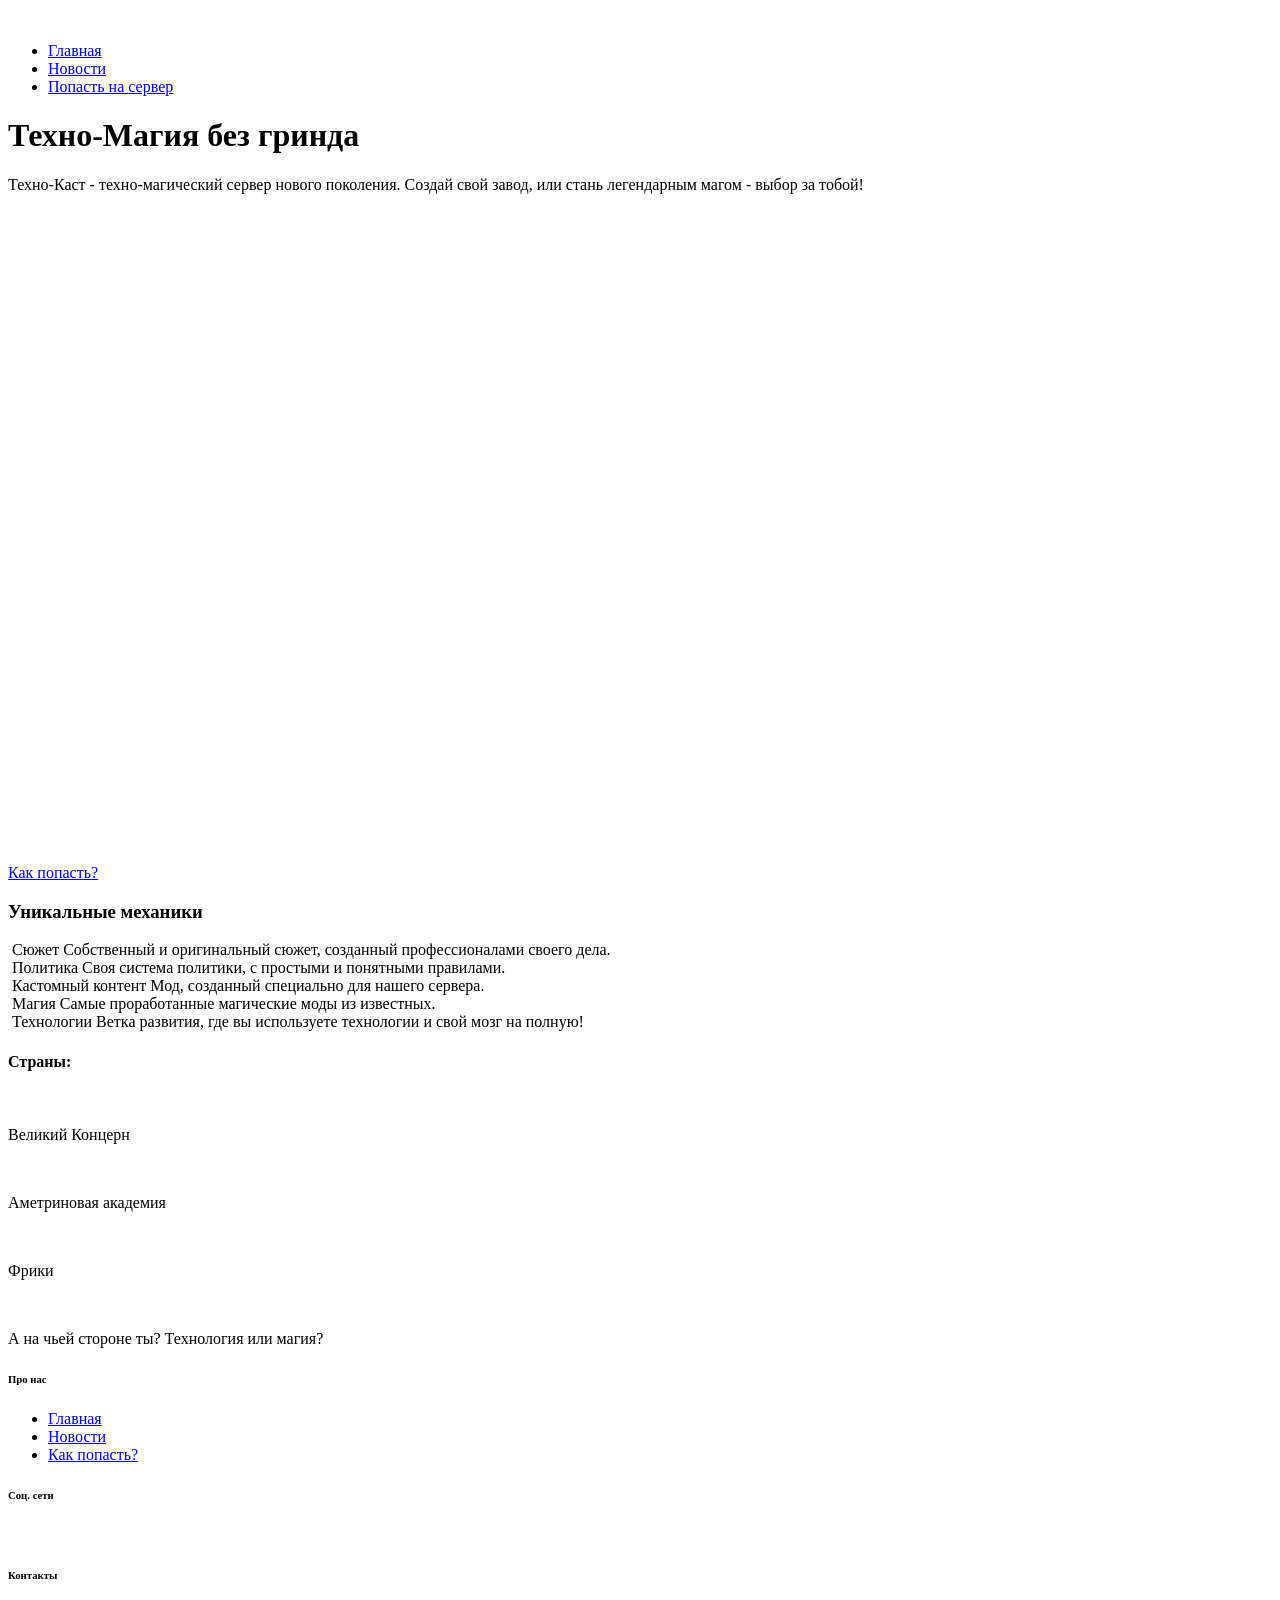
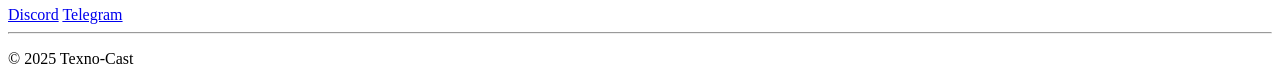
==== index.html @ 349a8855 "Add files via upload" ====
<!DOCTYPE html>
<html lang="ru">
<head>
    <meta charset="UTF-8">
    <meta name="viewport" content="width=device-width, initial-scale=1.0">
    <title>Texno-Cast</title>
    <link rel="stylesheet" href="/css/main.css">
    <link rel="icon" href="fav.png" type="image/png">
</head>
<body>
    <div class="wrapper">
        <header class="container">
        <img src="img/model.png" alt="" class="logo">
        <nav>
            <ul>
                <li class="active"><a href="/">Главная</a></li>
                <li><a href="news.html">Новости</a></li>
                <!--<li><a href="#">Карта</a></li>-->
                <li class="btn"><a href="contacts.html">Попасть на сервер</a></li>
            </ul>
        </nav>
    </header>

    <div class="hero container">
        <div class="hero--info">
            <h1>Техно-Магия без гринда</h1>
            <p>Техно-Каст - техно-магический сервер нового поколения. Создай свой завод, или стань легендарным магом - выбор за тобой! </p>
        </div>
        <img src="img/texno-cast.png" alt="">
        <a href="https://youtu.be/N-9nM0YVyS4?si=rk_gV7z8GZXQVxLJ" class="trailer">
            <video src="img/demon.mp4" width="100%" autoplay muted></video>
        </a>
        <a href="contacts.html" class="how">Как попасть?</a>
    </div>

</body>
    <div class="wrapper">
        <header class="container">
        </header>

        <div class="hero container">
        </div>

        <div class="container tranding">
            <h3>Уникальные механики</h3>
            <div class="projects">
                <div class="block">
                    <img src="img/script.png" alt="" class="img">
                    <span>Сюжет</span>
                    <span>Собственный и оригинальный сюжет, созданный профессионалами своего дела.</span>
                </div>
                <div class="block">
                    <img src="img/Shake.png" alt="" class="img">
                    <span>Политика</span>
                    <span>Своя система политики, с простыми и понятными правилами.</span>
                </div>
                <div class="block">
                    <img src="img/Gear.png" alt="" class="img">
                    <span>Кастомный контент</span>
                    <span>Мод, созданный специально для нашего сервера.</span>
                </div>
                <div class="block">
                    <img src="img/Spaky.png" alt="" class="img">
                    <span>Магия</span>
                    <span>Самые проработанные магические моды из известных.</span>
                </div>
                <div class="block">
                    <img src="img/Chip.png" alt="" class="img">
                    <span>Технологии</span>
                    <span>Ветка развития, где вы используете технологии и свой мозг на полную!</span>
                </div>
            </div>
        </div>

        <div class="container work">
            <h4>Страны:</h4>
                <div class="countries">
                    <div class="country">
                        <img src="img/GreatKoncert.png" alt="">
                        <p>Великий Концерн</p>
                    </div>

                    <div class="country">
                        <img src="img/AmetrinAcademy.png" alt="">
                        <p>Аметриновая академия</p>
                    </div>

                    <div class="country">
                        <img src="img/freaks.png" alt="">
                        <p>Фрики</p>
                    </div>
                </div>
        </div>

    <footer>
        <div class="blocks container">
            <div>
                <span class="info"><img src="img/model.png" alt="" class="logo"></span>
                <p>А на чьей стороне ты? Технология или магия?</p>
            </div>

            <div>
                <h6>Про нас</h6>
                <ul>
                    <li><a href="index.html">Главная</a></li>
                    <li><a href="news.html">Новости</a></li>
                    <!--<li><a href="#">Карта</a></li>-->
                    <li class="btn"><a href="contacts.html">Как попасть?</a></li>
                </ul>
            </div>

            <div>
                <h6>Соц. сети</h6>
                <a href="https://youtube.com/channel/UCJa2oDU2DTPnnrKWX4lLBnA?si=rItGva58hUVWA9F-"><img src="img/youtube.png" alt="" class="youtube"></a>
                <h6>Контакты</h6>
                <a href="https://discord.com/invite/YCj6eVxeFy">Discord</a>
                <a href="https://t.me/Profi0ne">Telegram</a>
            </div>
        </div>

        <hr>
        <p>© 2025 Texno-Cast</p>
    </footer>
</html>
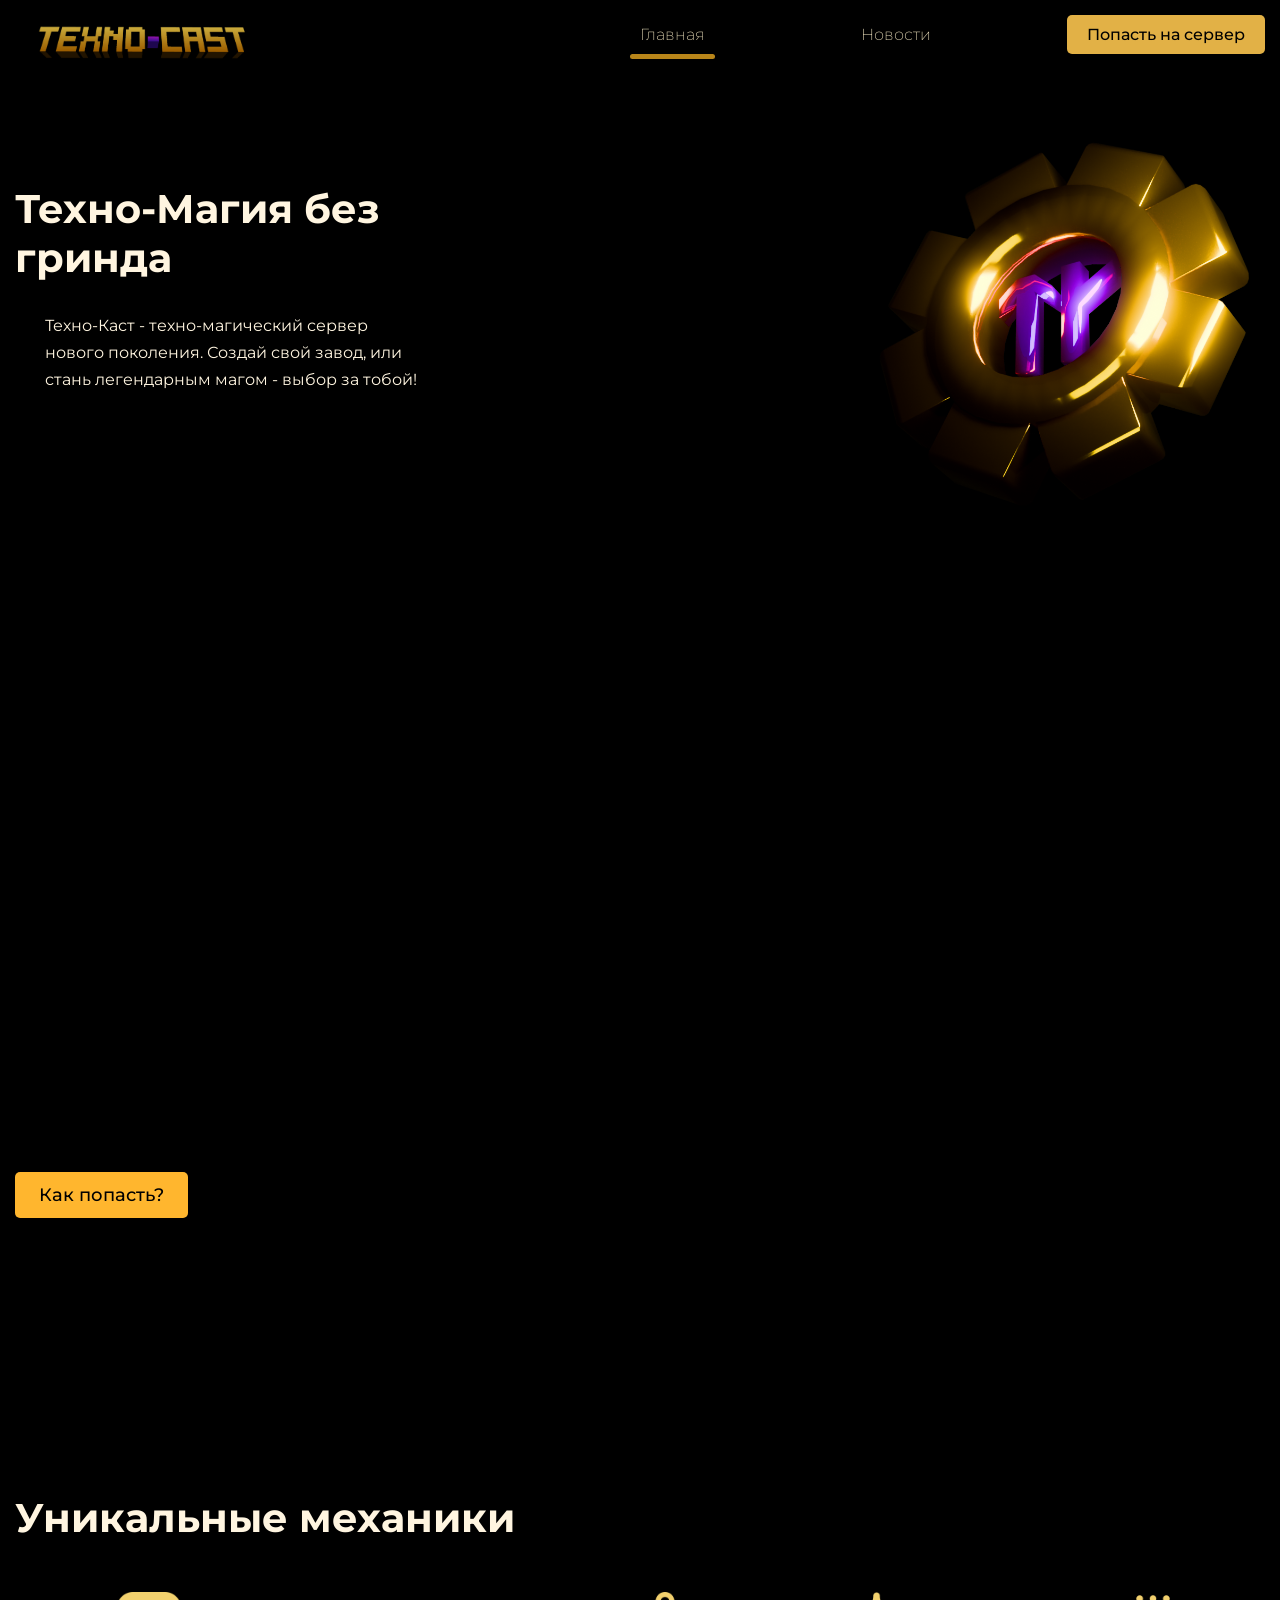
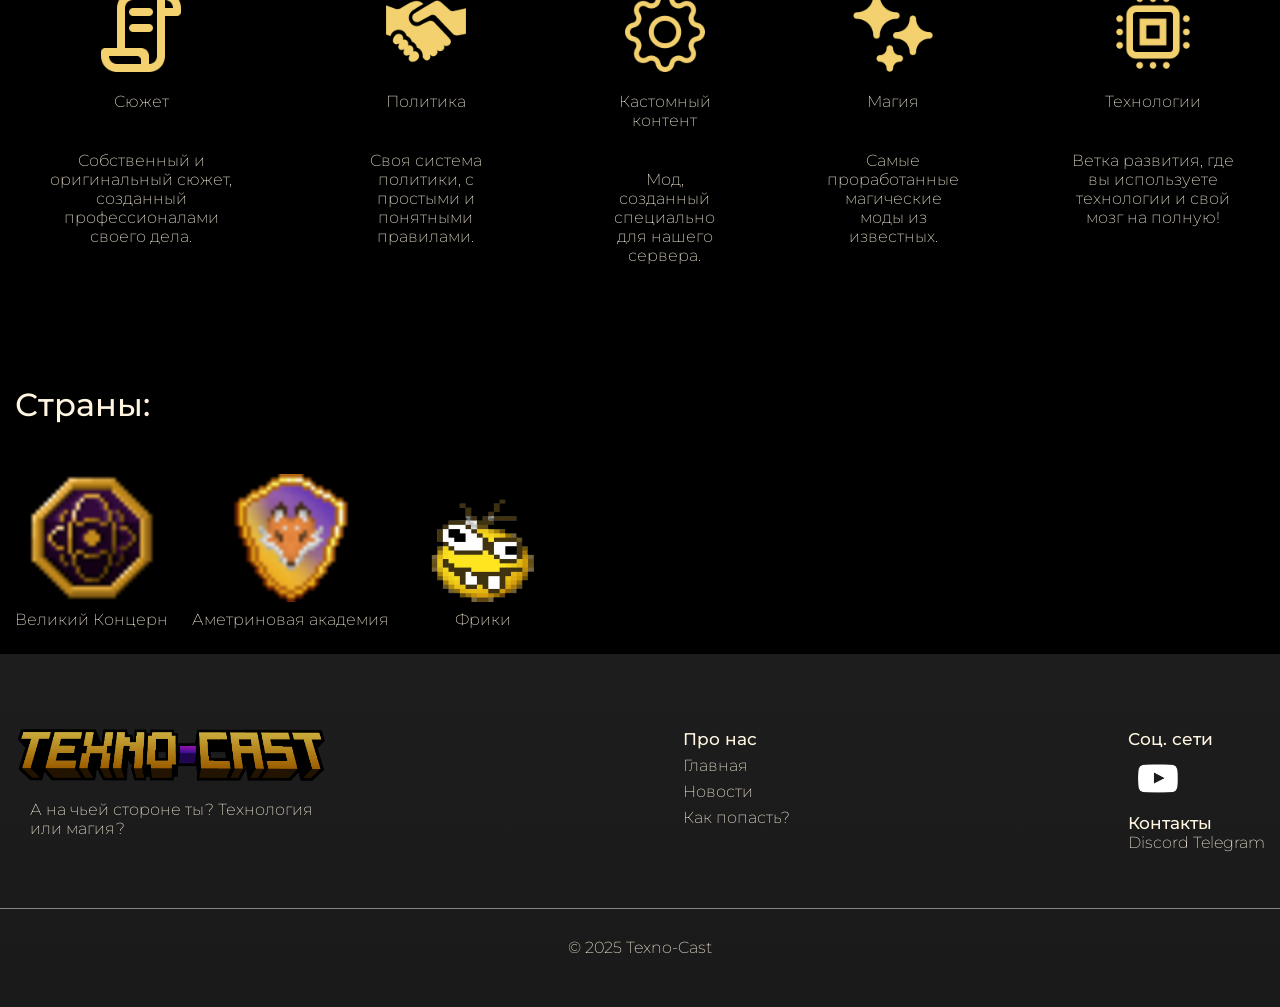
==== commit 4516e8a7: "Update index.html" ====
--- a/index.html
+++ b/index.html
@@ -4,7 +4,7 @@
     <meta charset="UTF-8">
     <meta name="viewport" content="width=device-width, initial-scale=1.0">
     <title>Texno-Cast</title>
-    <link rel="stylesheet" href="/css/main.css">
+    <link rel="stylesheet" href="css/main.css">
     <link rel="icon" href="fav.png" type="image/png">
 </head>
 <body>
@@ -123,3 +123,4 @@
     </footer>
 </html>
 
+
--- a/css/main.css
+++ b/css/main.css
@@ -0,0 +1,454 @@
+@import url('https://fonts.googleapis.com/css2?family=Montserrat:ital,wght@0,100..900;1,100..900&display=swap');
+
+html {
+  font-size: 16px; /* Базовый размер (1rem = 16px) */
+  scroll-behavior: smooth;
+}
+
+@media (max-width: 768px) {
+  html {
+    font-size: 13px; /* Базовый размер на мобильных */
+  }
+}
+
+@media (max-width: 480px) {
+  html {
+    font-size: 10px; /* Для маленьких экранов */
+  }
+}
+
+* {
+    margin: 0;
+    padding: 0;
+    box-sizing: border-box;
+}
+
+body {
+  font-family: "Montserrat", sans-serif;
+  font-weight: 200;
+  color: rgb(255, 245, 224);
+  font-size: 1rem;
+}
+
+a {
+    text-decoration: none;
+    color: rgb(255, 245, 224);
+}
+
+img {
+    max-width: 100%;
+}
+
+.wrapper {
+    background: linear-gradient(0deg,rgb(0, 0, 0) 100%, rgb(18, 0, 59) 0%);
+    width: 100%;
+}
+
+.container {
+    width: 100%;
+    max-width: 1400px;
+    margin: 0 auto;
+    padding: 25px 15px;
+}
+
+/*Шапка*/
+
+header {
+    padding: 50px 0;
+}
+
+header .logo {
+    width: 30%;
+    max-width: 252px;
+    height: auto;
+    padding: 0px 20px;
+}
+
+header nav {
+    float: right;
+    width: 50%;
+}
+
+header nav ul {
+    list-style: none;
+    display: flex;
+    justify-content: space-between;
+}
+
+header nav ul li {
+    display: inline-block;
+}
+
+header nav ul li.active::after {
+    content: '';
+    display: block;
+    width: 85px;
+    height: 5px;
+    background-color: #b88519;
+    border-radius: 10px;
+    position: relative;
+    top: 10px;
+    left: -10px;
+}
+
+header nav ul li a {
+    color: rgb(255, 242, 203);
+}
+
+header nav ul li:not(.active):not(.btn) a:hover {
+    border-bottom: 5px solid #ddad46;
+}
+
+header nav ul li.btn a {
+    background-color: #e2b146;
+    color: #000000;
+    padding: 10px 20px;
+    border-radius: 5px;
+    font-weight: 500;
+    transition: all 250ms ease;
+}
+
+header nav ul li.btn a:hover {
+    background-color: #ffe1a8;
+    border-radius: 7px;
+}
+
+@media (max-width: 768px) {
+    header .logo {
+        width: 40%;
+        max-width: 325px;
+        height: auto;
+    }
+}
+
+/*Презентация*/
+
+.hero {
+    padding-bottom: 100px;
+}
+
+.hero--info {
+    width: 35%;
+    padding-top: 70px;
+}
+
+.hero--info h2 {
+    color: #ddad46;
+    font-size: 1.8rem;
+    font-weight: 500;
+    position: relative;
+    left: 20px;
+}
+
+.hero--info h1 {
+    font-size: 2.5rem;
+    font-weight: 700;
+}
+
+.hero--info p {
+    font-weight: 400;
+    line-height: 170%;
+    margin: 30px;
+}
+
+.hero--info .btn {
+    background: #ddad46;
+    color: #27004b;
+    border-radius: 7px;
+    padding: 10px 20px;
+    border: 0;
+    font-weight: 500;
+    font-size: 18px;
+    transition: all 250ms ease;
+}
+
+.hero--info .btn:hover {
+    background: #ddad46;
+    border-radius: 10px;
+    transform: scale(1.1);
+}
+
+.hero img {
+    float: right;
+    margin-top: -300px;
+    width: 90%;
+    max-width: 400px;
+    height: auto;
+}
+
+.hero .trailer {
+    max-width: 100%;
+    height: auto;
+}
+
+.hero .how {
+    display: inline-block;
+    width: fit-content;
+    margin: 20px auto 0;
+    color: rgb(0, 0, 0);
+    background-color: #ffb62e;
+    border-radius: 5px;
+    padding: 12px 24px;
+    font-weight: 500;
+    transition: all 250ms ease;
+    text-align: center;
+    font-size: large;
+}
+
+.hero .how:hover {
+    color: rgb(0, 0, 0);
+    background-color: #ffe1a8;
+    border-radius: 7px;
+}
+
+@media (max-width: 768px) {
+    .hero h1 {
+        font-size: 2rem;
+    }
+  
+    .hero h2 {
+        font-size: 1.2rem;
+    }
+
+    .hero img {
+        float: right;
+        margin-top: -300px;
+        width: 50%;
+        max-width: 400px;
+        height: auto;
+    }
+}
+
+@media (max-width: 480px) {
+    .hero h1 {
+        font-size: 1.5rem;
+    }
+  
+    .hero h2 {
+        font-size: 1rem;
+    }
+
+    .hero img {
+        float: right;
+        margin-top: -300px;
+        width: 25%;
+        max-width: 400px;
+        height: auto;
+    }
+}
+
+/*Популярное*/
+
+.tranding {
+    padding-top: 0;
+}
+
+.tranding h3 {
+    font-size: 2.5rem;
+    font-weight: 700;
+}
+
+.tranding .projects {
+    display: flex;
+    justify-content: space-between;
+    width: 100%;
+    padding: 50px 0;
+    gap: 60px;
+}
+
+.tranding .projects .blocks {
+    display: flex;
+    flex-direction: column;
+    align-items: center;
+    text-align: center;
+    width: 100%;
+    padding: 50px 0;
+    justify-content: center;
+}
+
+.tranding .projects span {
+    display: block;
+    padding: 20px;
+    text-align: center;
+}
+
+.tranding .projects .block img,
+.tranding .projects .block .img {
+    width: 5rem;
+    height: auto;
+    display: block;
+    margin: 0 auto;
+}
+
+@media (max-width: 768px) {
+    .tranding .projects {
+        flex-direction: column;
+        gap: 30px;
+    }
+}
+
+/*Работаем над*/
+
+.work h4 {
+    font-size: 2rem;
+    font-weight: 500;
+    padding-bottom: 50px;
+}
+
+.work .countries {
+    display: flex;
+    flex-wrap: wrap;
+    gap: 24px;
+    align-items: center;
+}
+
+.work .country {
+    display: flex;
+    flex-direction: column;
+    align-items: center;
+    text-align: center;
+    gap: 8px;
+    min-width: 140px;
+}
+
+.work .country img {
+    width: 128px; /* подберите нужный размер */
+    max-width: 100%;
+    height: auto;
+}
+
+.work .country p {
+    margin: 0;
+    padding: 0;
+    font-size: 1rem;
+}
+
+
+/*Финал*/
+
+footer {
+    background: linear-gradient(180deg,rgb(29, 29, 29) 0%, rgb(26, 26, 26) 100%);
+    padding: 50px 0;
+}
+
+footer .blocks{
+    display: flex;
+    justify-content: space-between;
+}
+
+footer .logo{
+    width: 100%;
+    max-width: 310px;
+    height: auto;
+}
+
+footer .youtube{
+    width: 60px;
+    padding: 10px;
+    height: auto;
+}
+
+footer .blocks p{
+    width: 100%;
+    max-width: 300px;
+    margin: 15px;
+}
+
+footer .blocks h6{
+    font-weight: 500;
+    font-size: 17px;
+}
+
+footer .blocks ul {
+    list-style: none;
+    color: aliceblue;
+}
+
+footer .blocks ul li{
+    margin-top: 7px;
+    color: aliceblue;
+}
+
+footer hr{
+    margin: 30px 0;
+    border: 0;
+    height: 0.6px;
+    background-color: rgb(133, 133, 133);
+}
+
+footer > p{
+    text-align: center;
+}
+
+@media (max-width: 768px) {
+    footer .logo{
+        width: 75%;
+        max-width: 310px;
+        height: auto;
+    }
+
+    footer .youtube{
+        width: 50px;
+        padding: 10px;
+        height: auto;
+    }
+}
+
+/*Новости*/
+
+.news {
+    padding-bottom: 150px;
+}
+
+.news .cube--news {
+    padding-top: 70px;
+}
+
+.cube--news h1 {
+    font-size: 2rem;
+    font-weight: 700;
+}
+
+.cube--news p {
+    font-weight: 400;
+    font-size: 1rem;
+    line-height: 170%;
+    margin: 30px;
+}
+
+.cube--news img {
+    float: right;
+    width: 100%;
+    max-width: 300px;
+    height: auto;
+}
+
+@media (max-width: 768px) {
+    .cube--news img {
+        float: right;
+        width: 35%;
+        max-width: 300px;
+        height: auto;
+    }
+}
+
+/*Контакты*/
+
+.contacts {
+    padding: 50px;
+}
+
+.contacts .steps {
+    font-size: 1rem;
+    font-weight: 500;
+    padding-bottom: 30px;
+    margin-top: 20px;
+    gap: 1.5rem;
+    padding: 20px 20px;
+}
+
+.contacts .cont{
+    padding: 50px 20px;
+    font-size: 1rem;
+    line-height: 140%;
+}
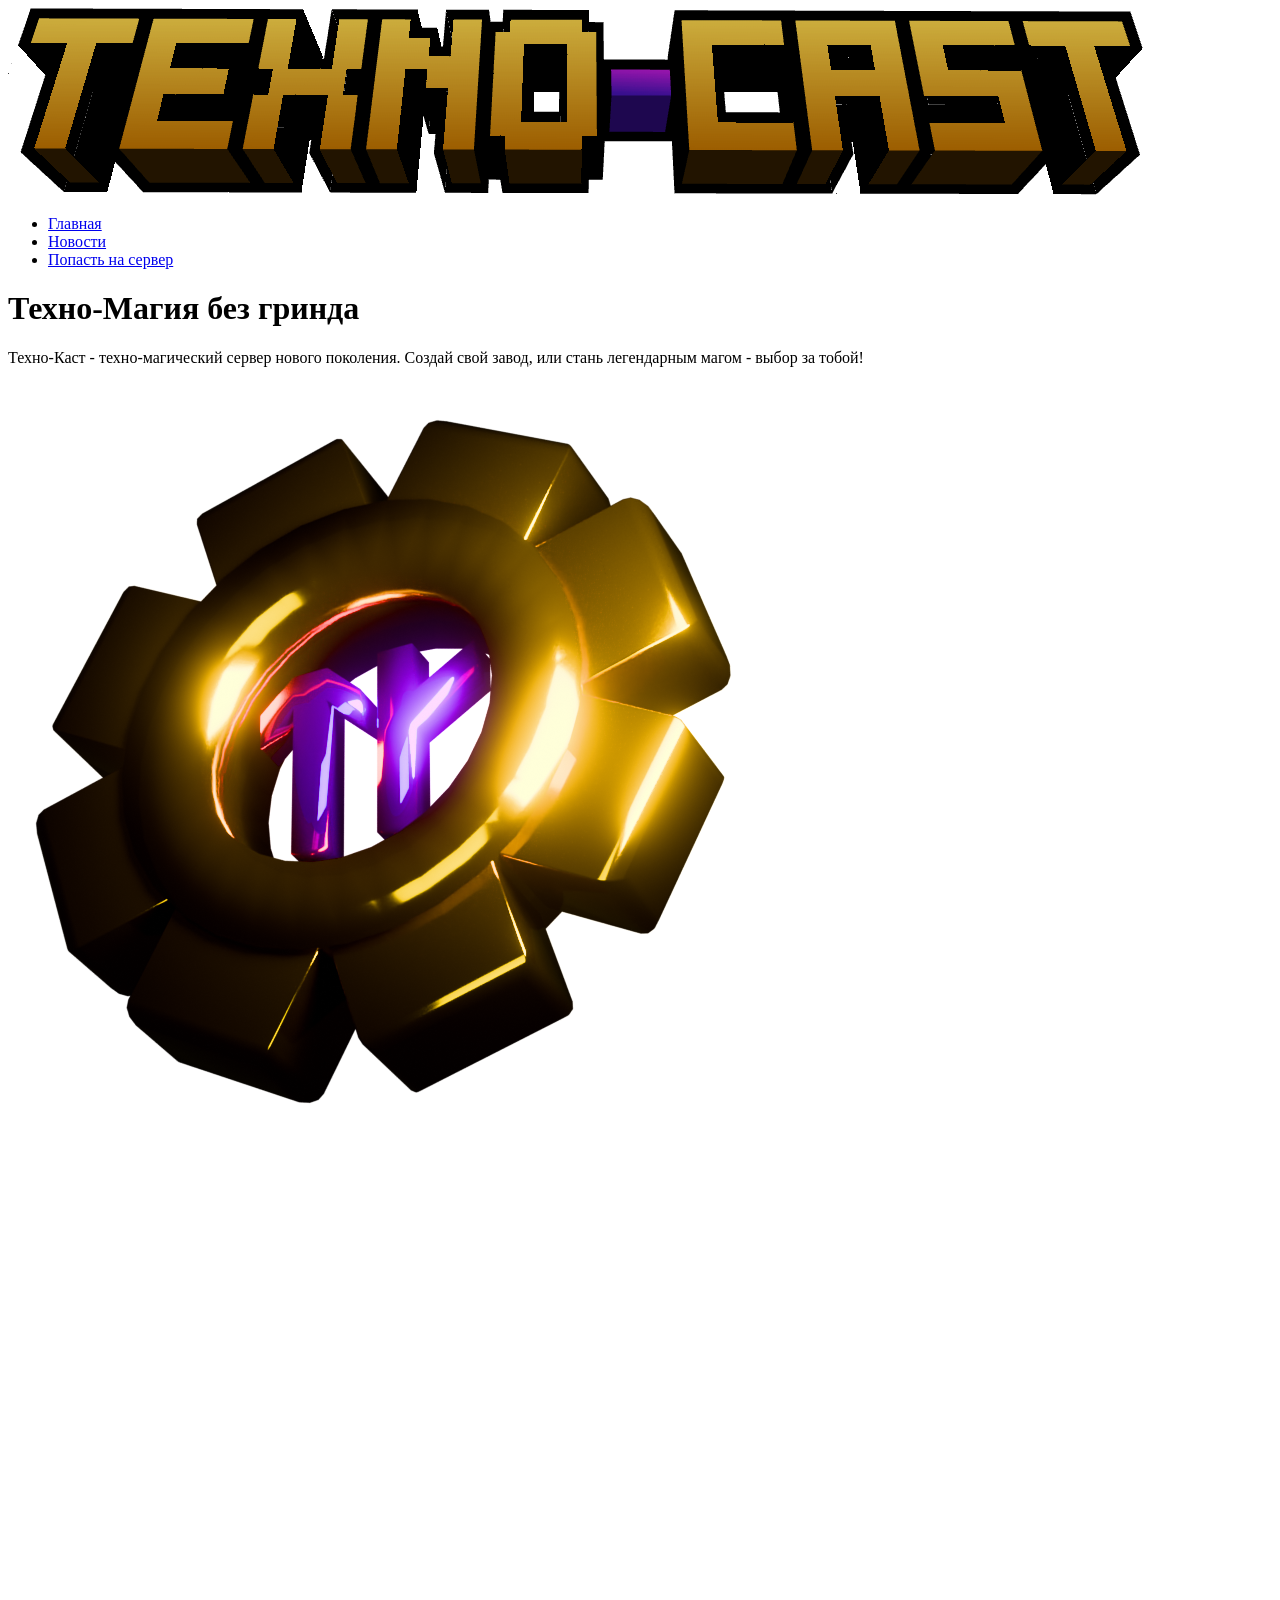
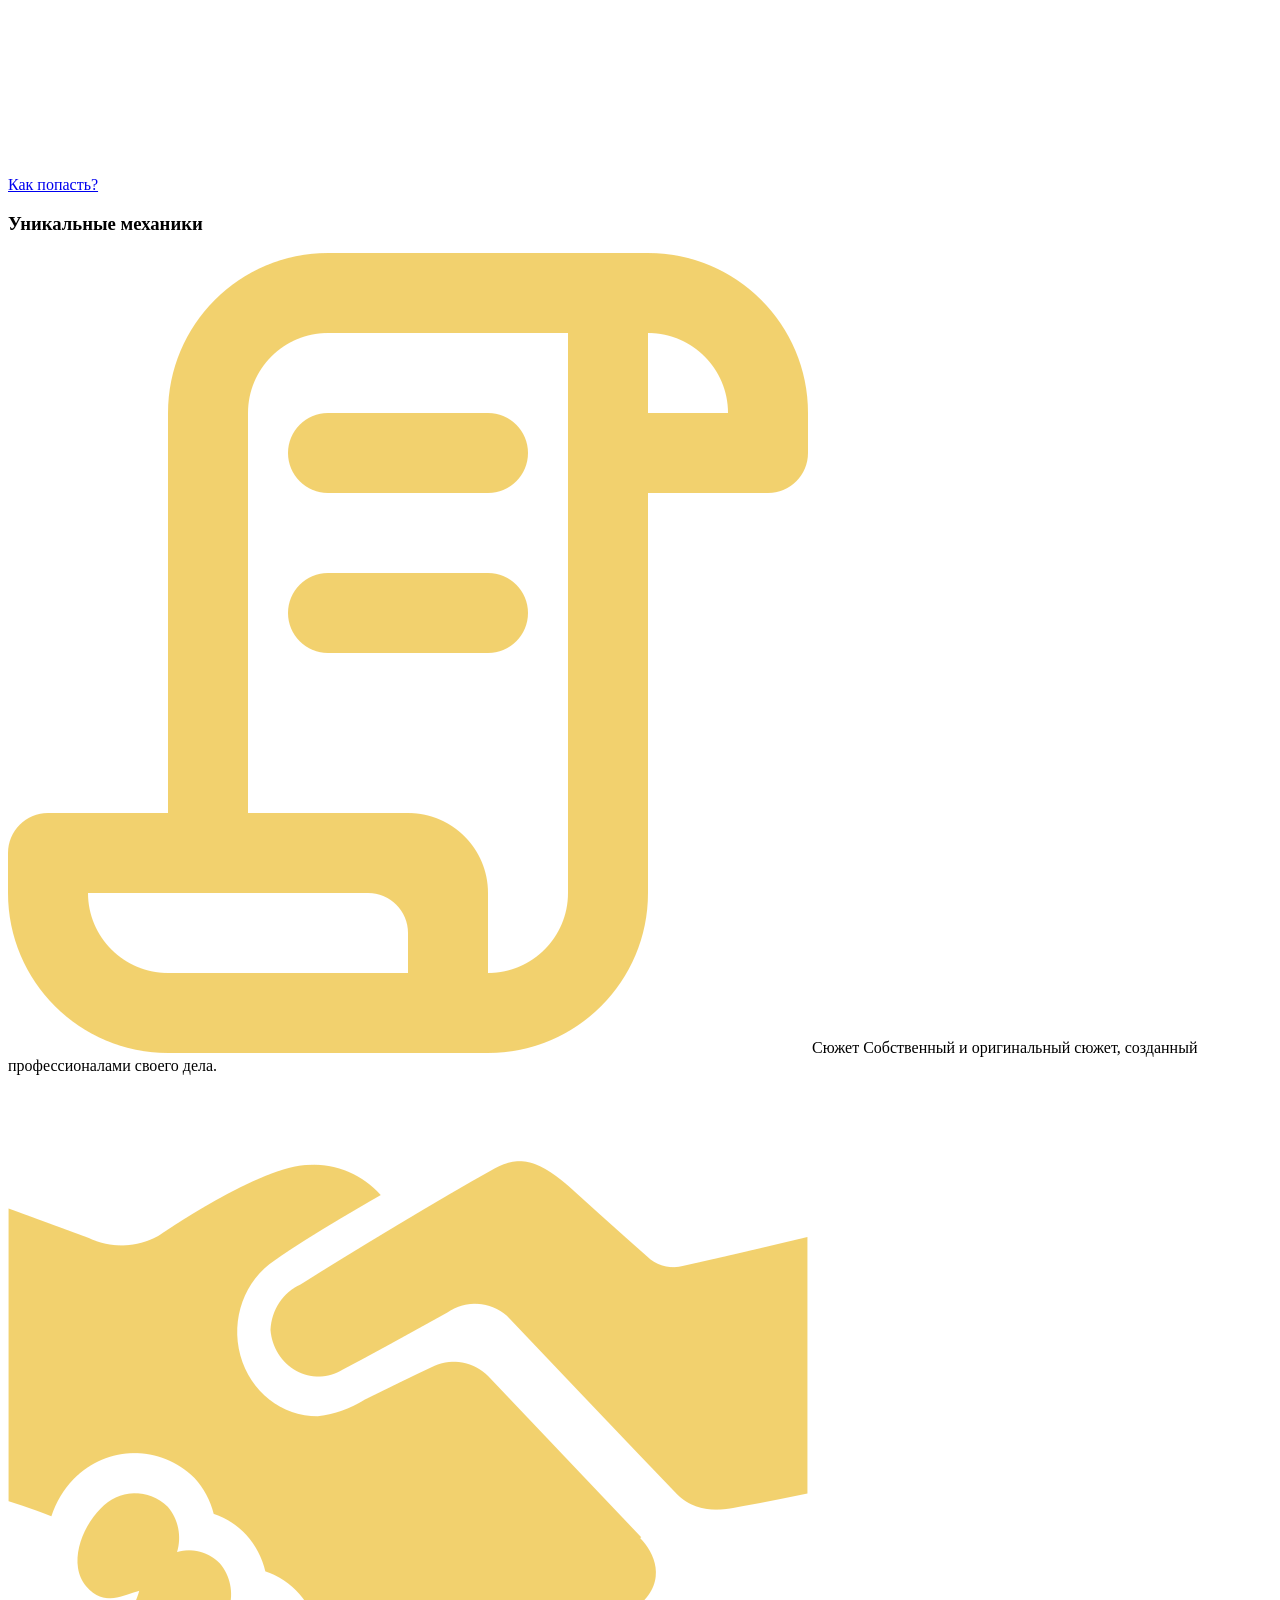
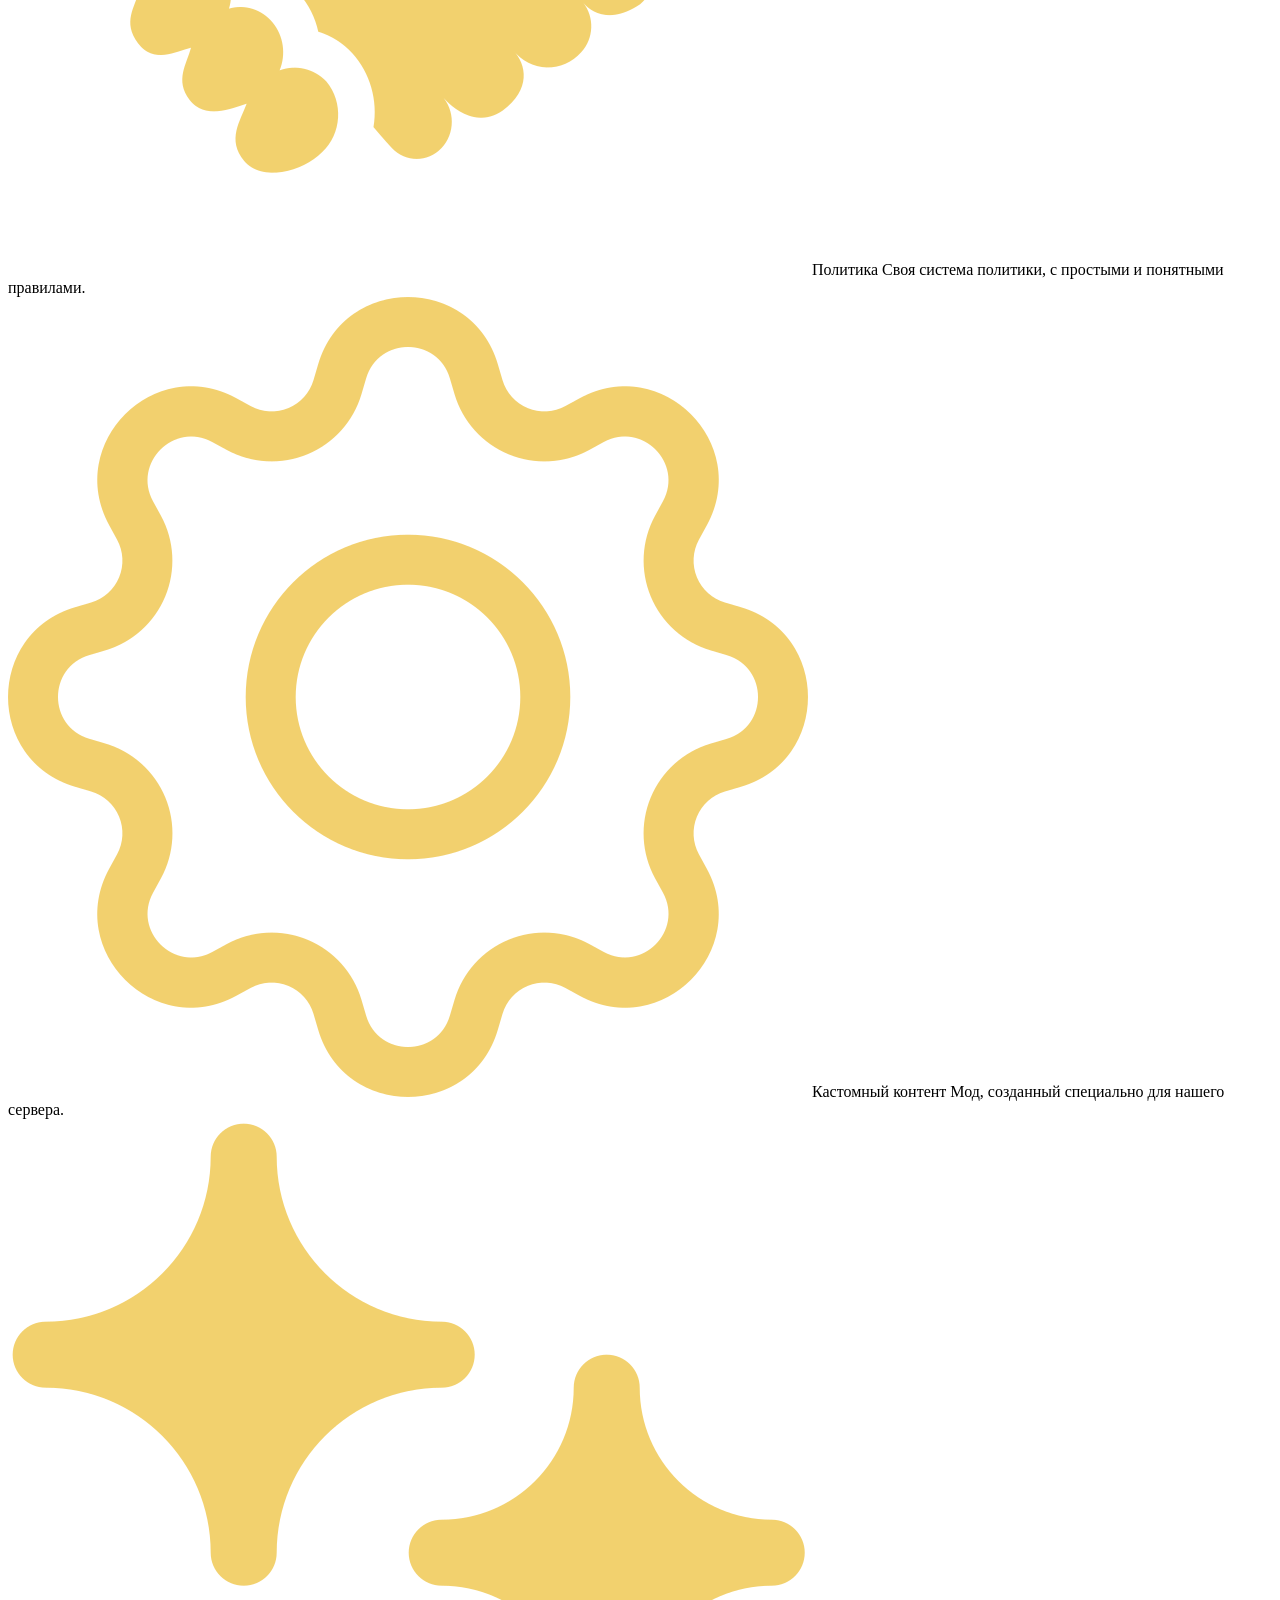
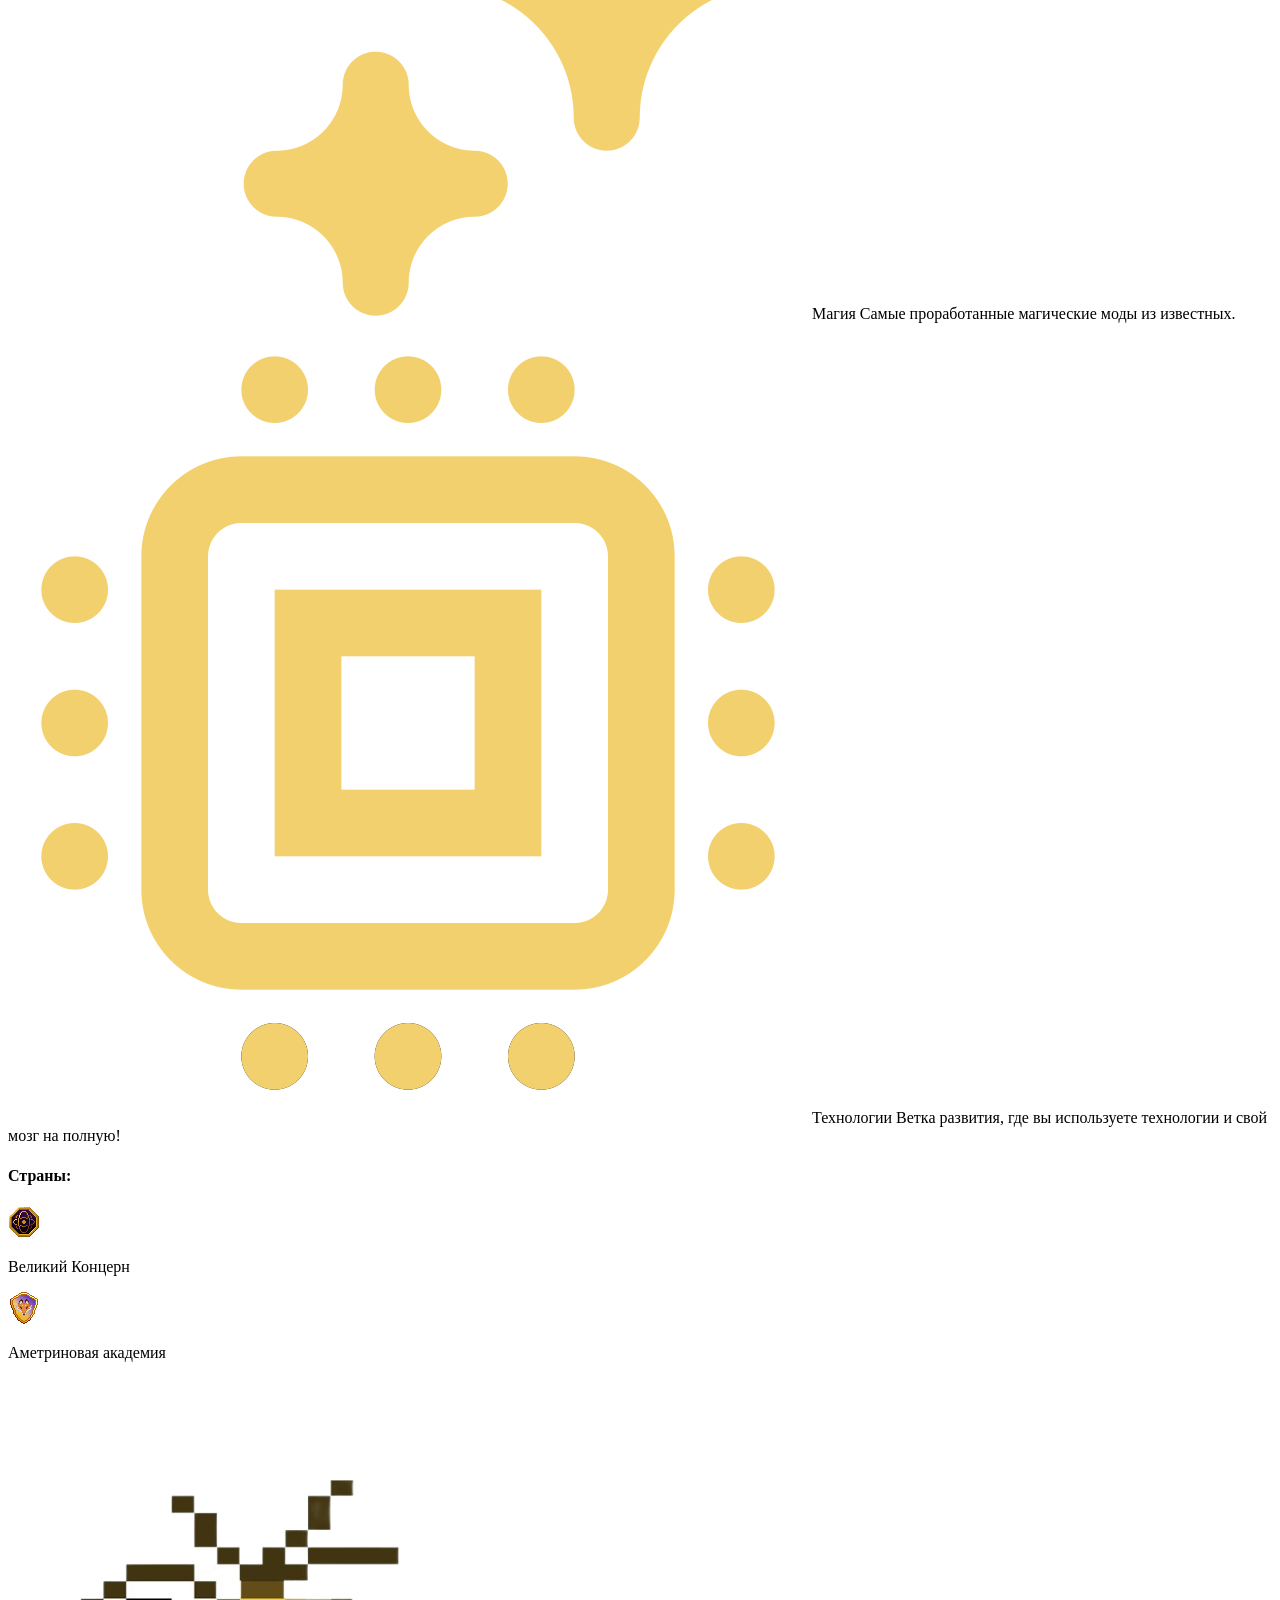
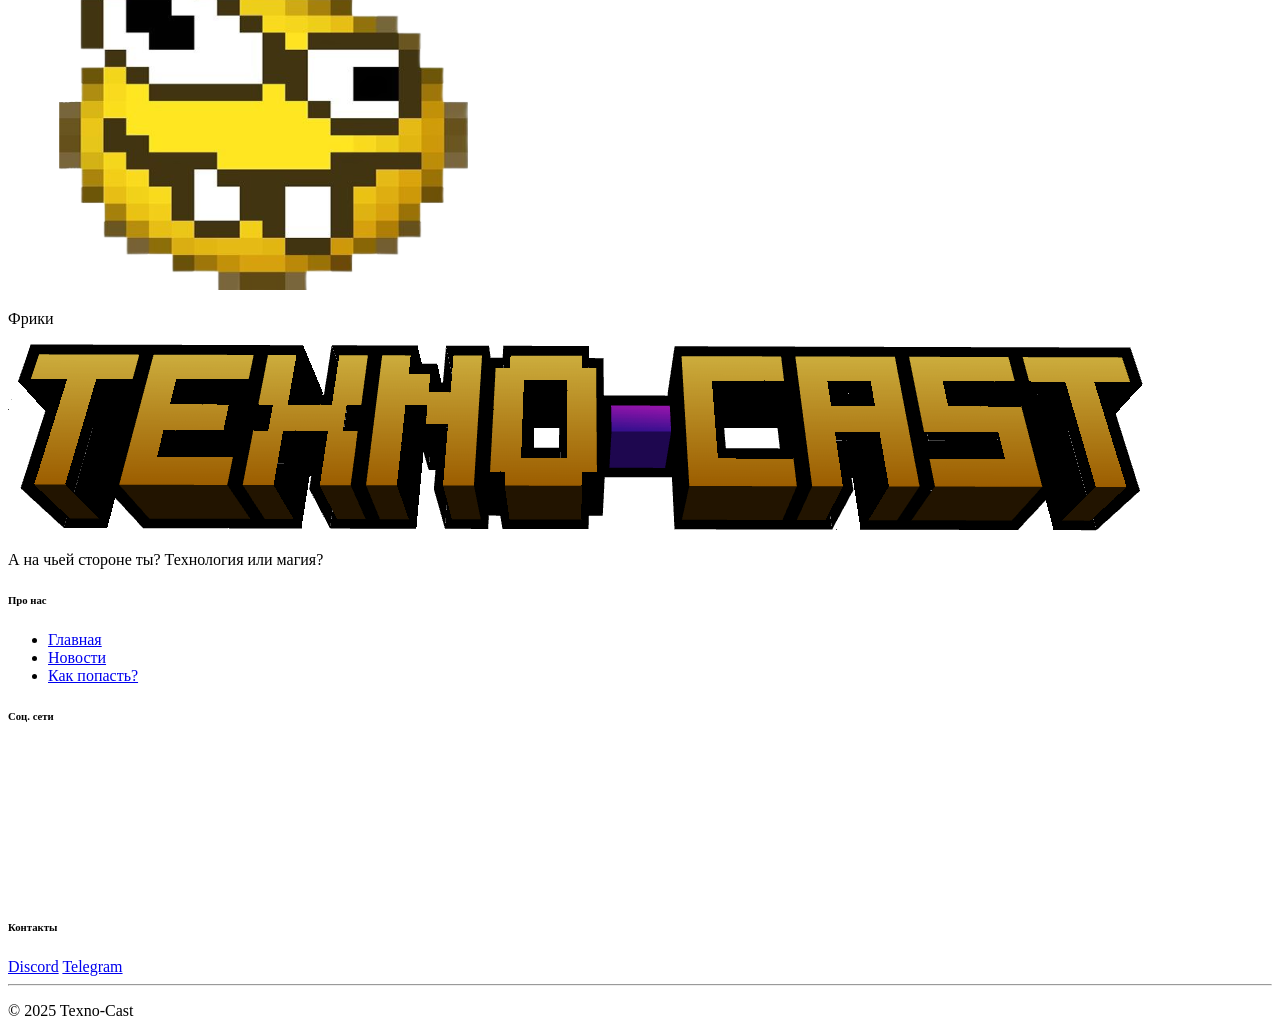
==== commit 2843158d: "Refactor index.html and update asset paths Updated HTML structure and fixed file paths for assets." ====
--- a/index.html
+++ b/index.html
@@ -4,7 +4,7 @@
     <meta charset="UTF-8">
     <meta name="viewport" content="width=device-width, initial-scale=1.0">
     <title>Texno-Cast</title>
-    <link rel="stylesheet" href="css/main.css">
+    <link rel="stylesheet" href="/texno-cast/css/main.css">
     <link rel="icon" href="fav.png" type="image/png">
 </head>
 <body>
@@ -124,3 +124,4 @@
 </html>
 
 
+
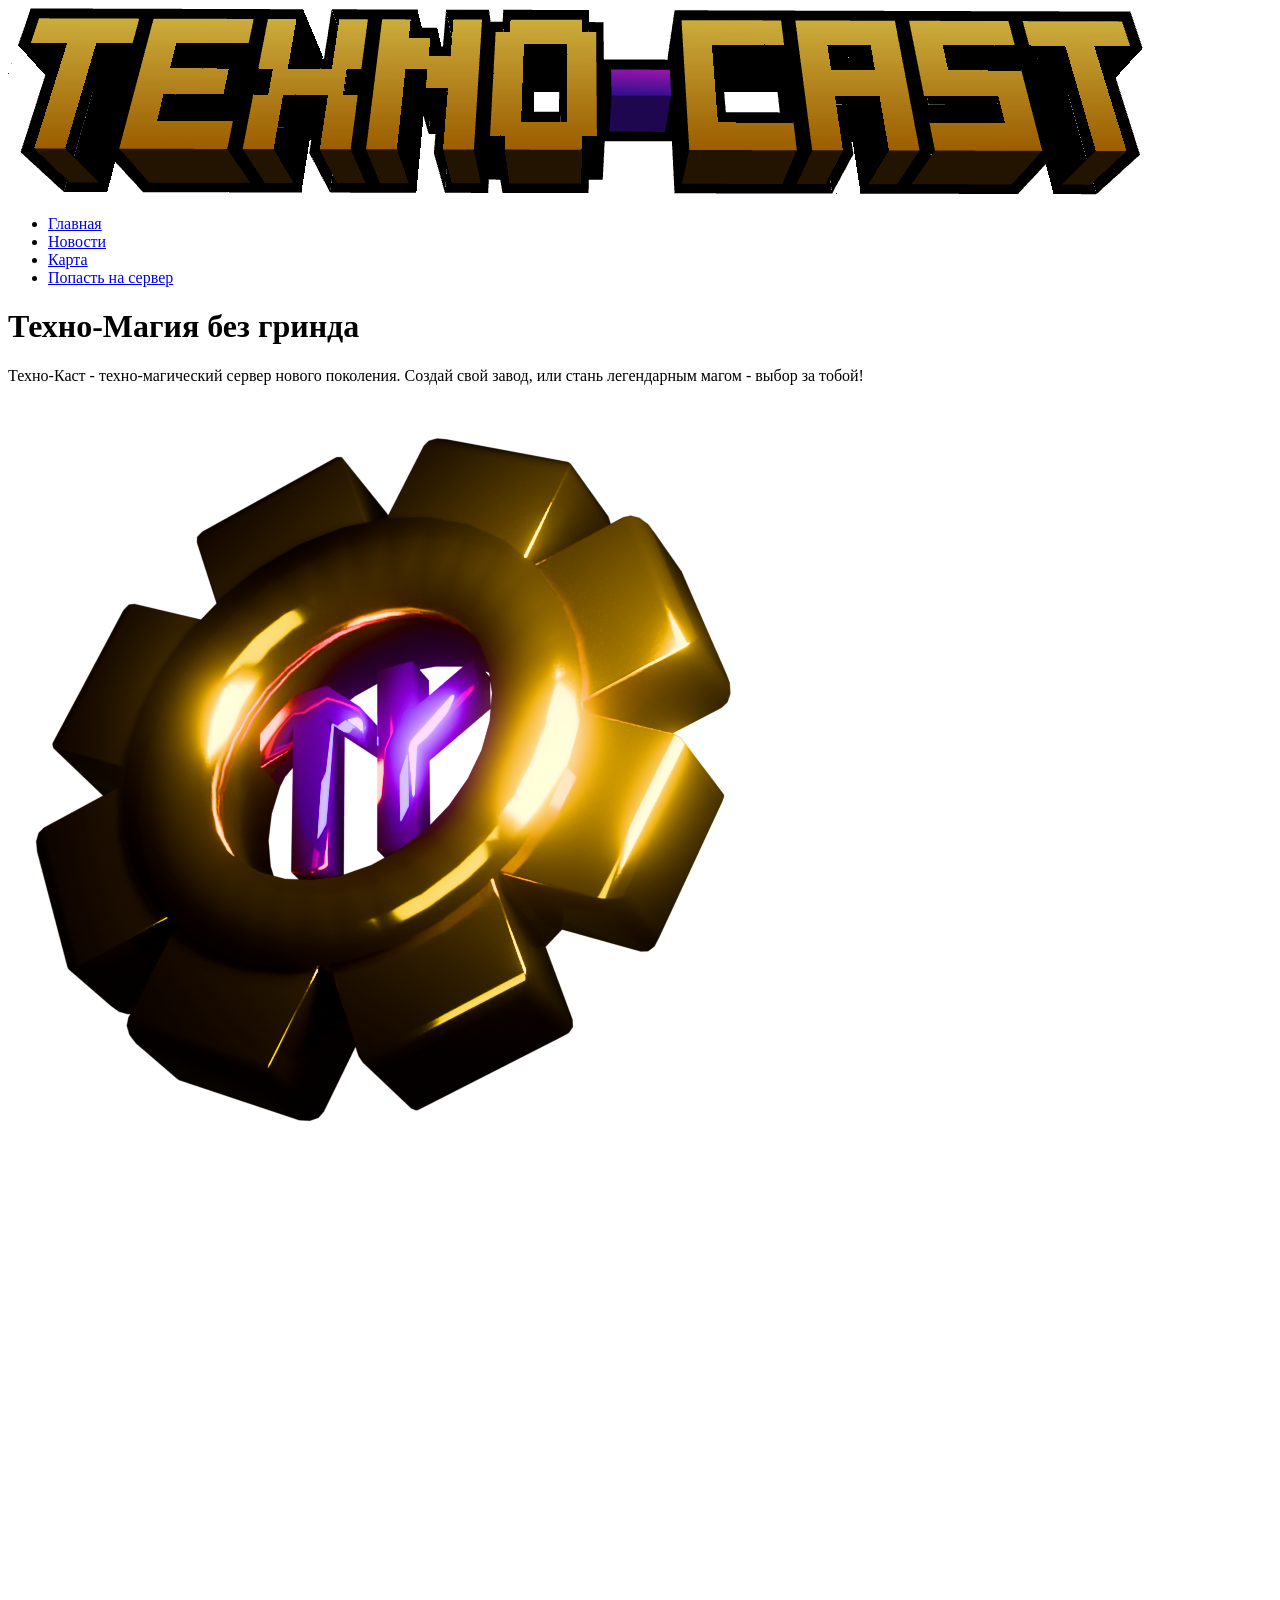
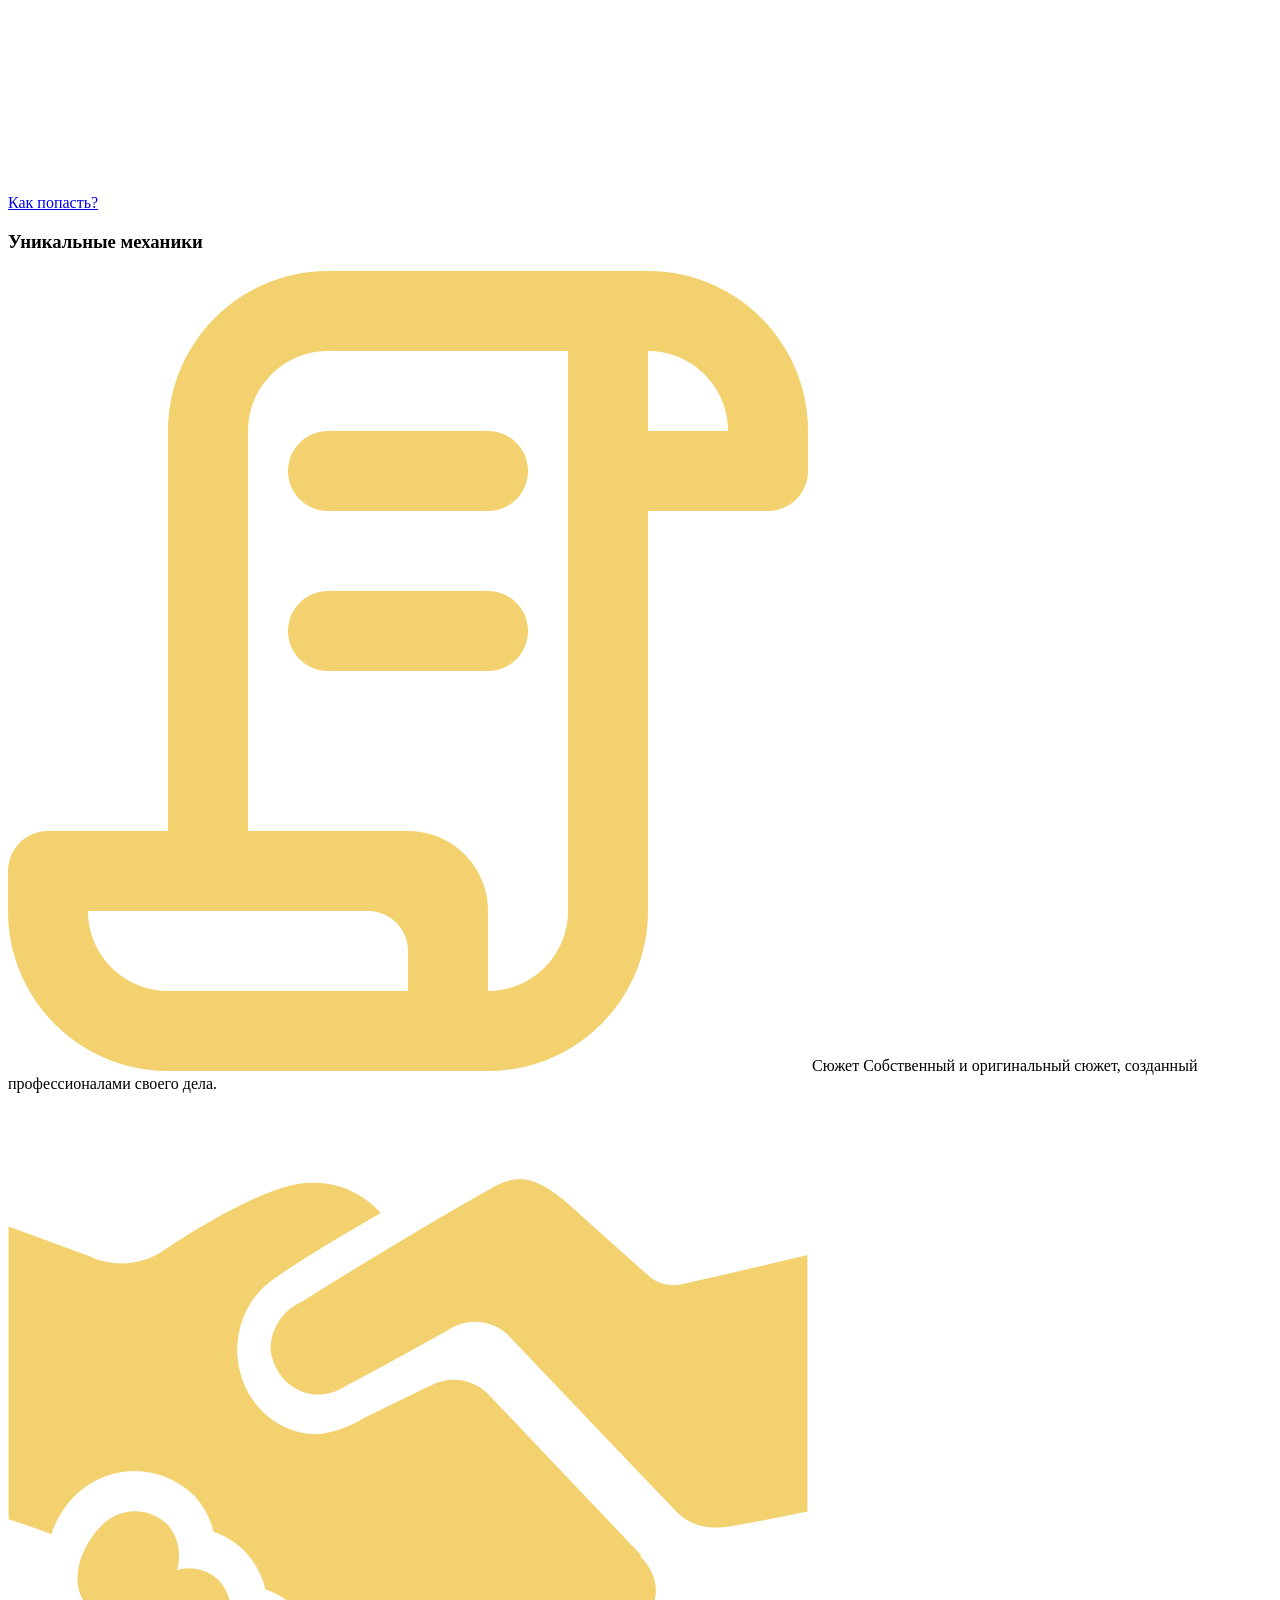
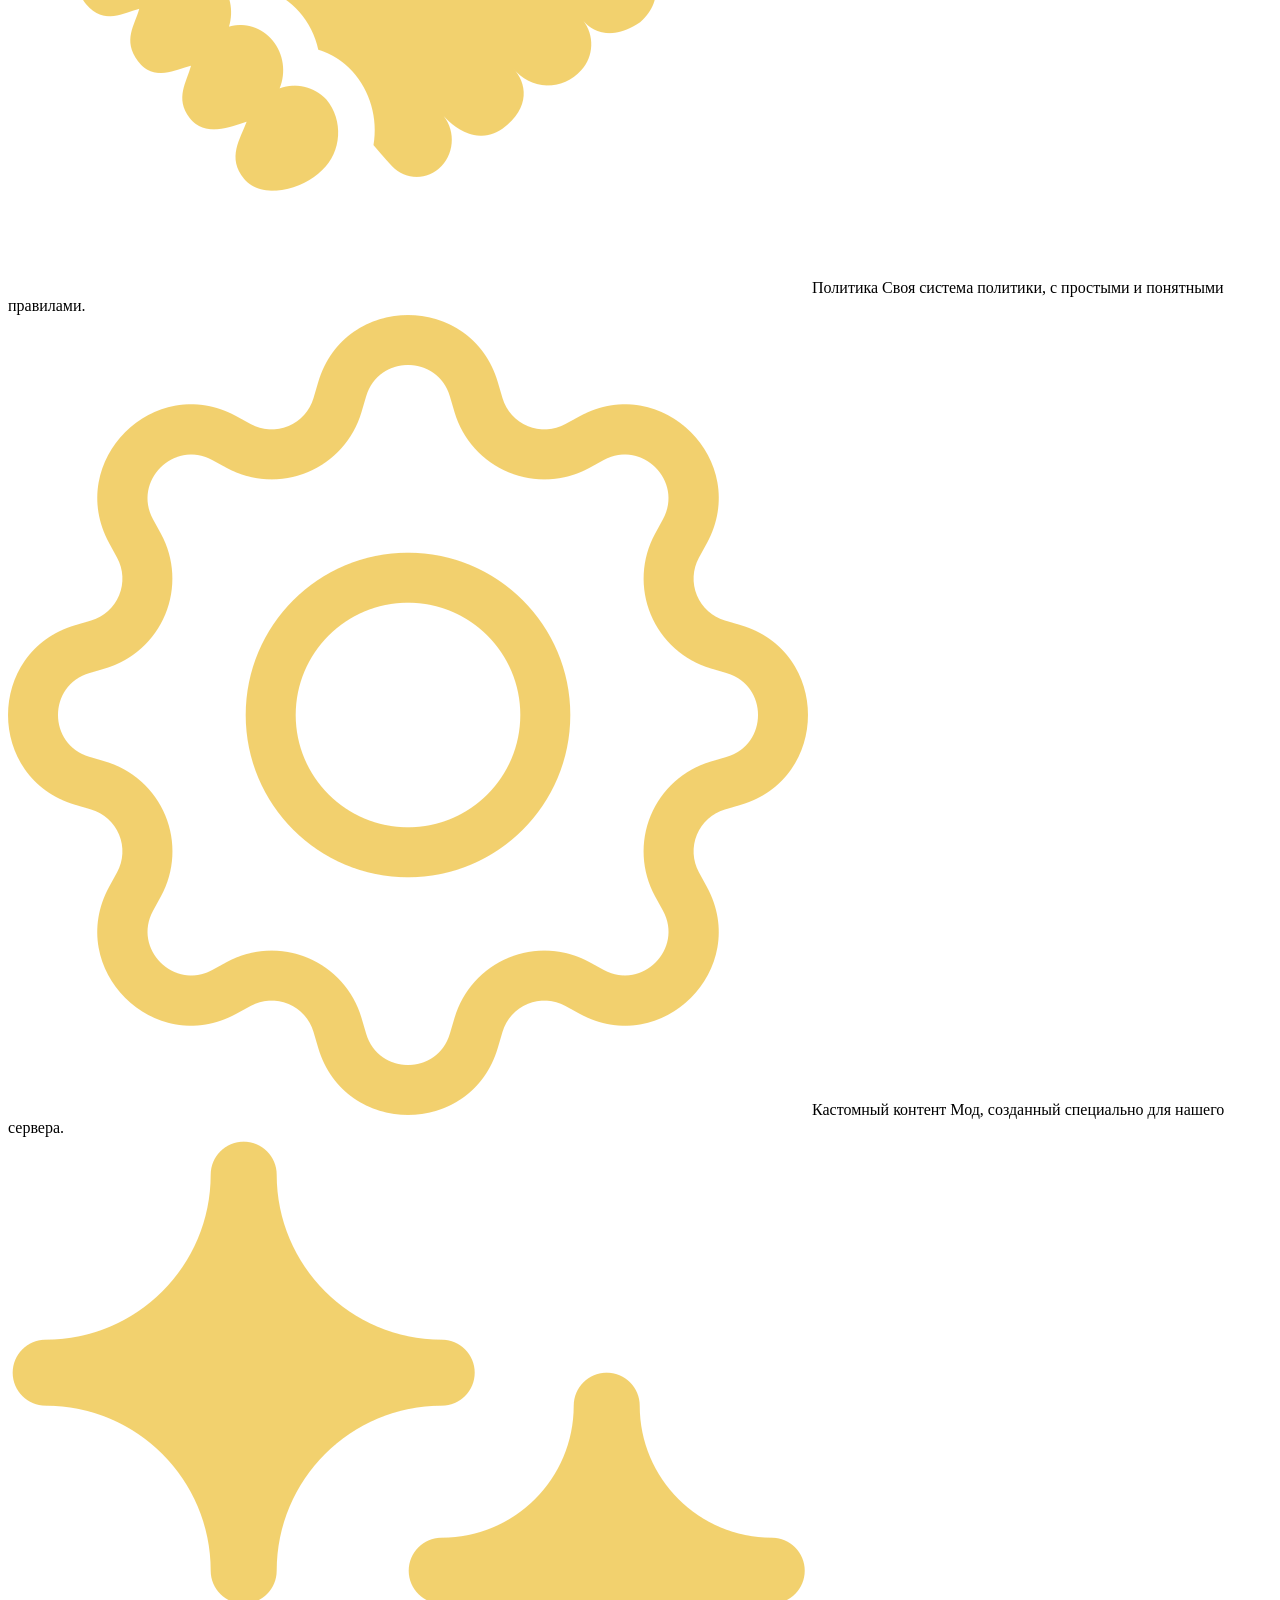
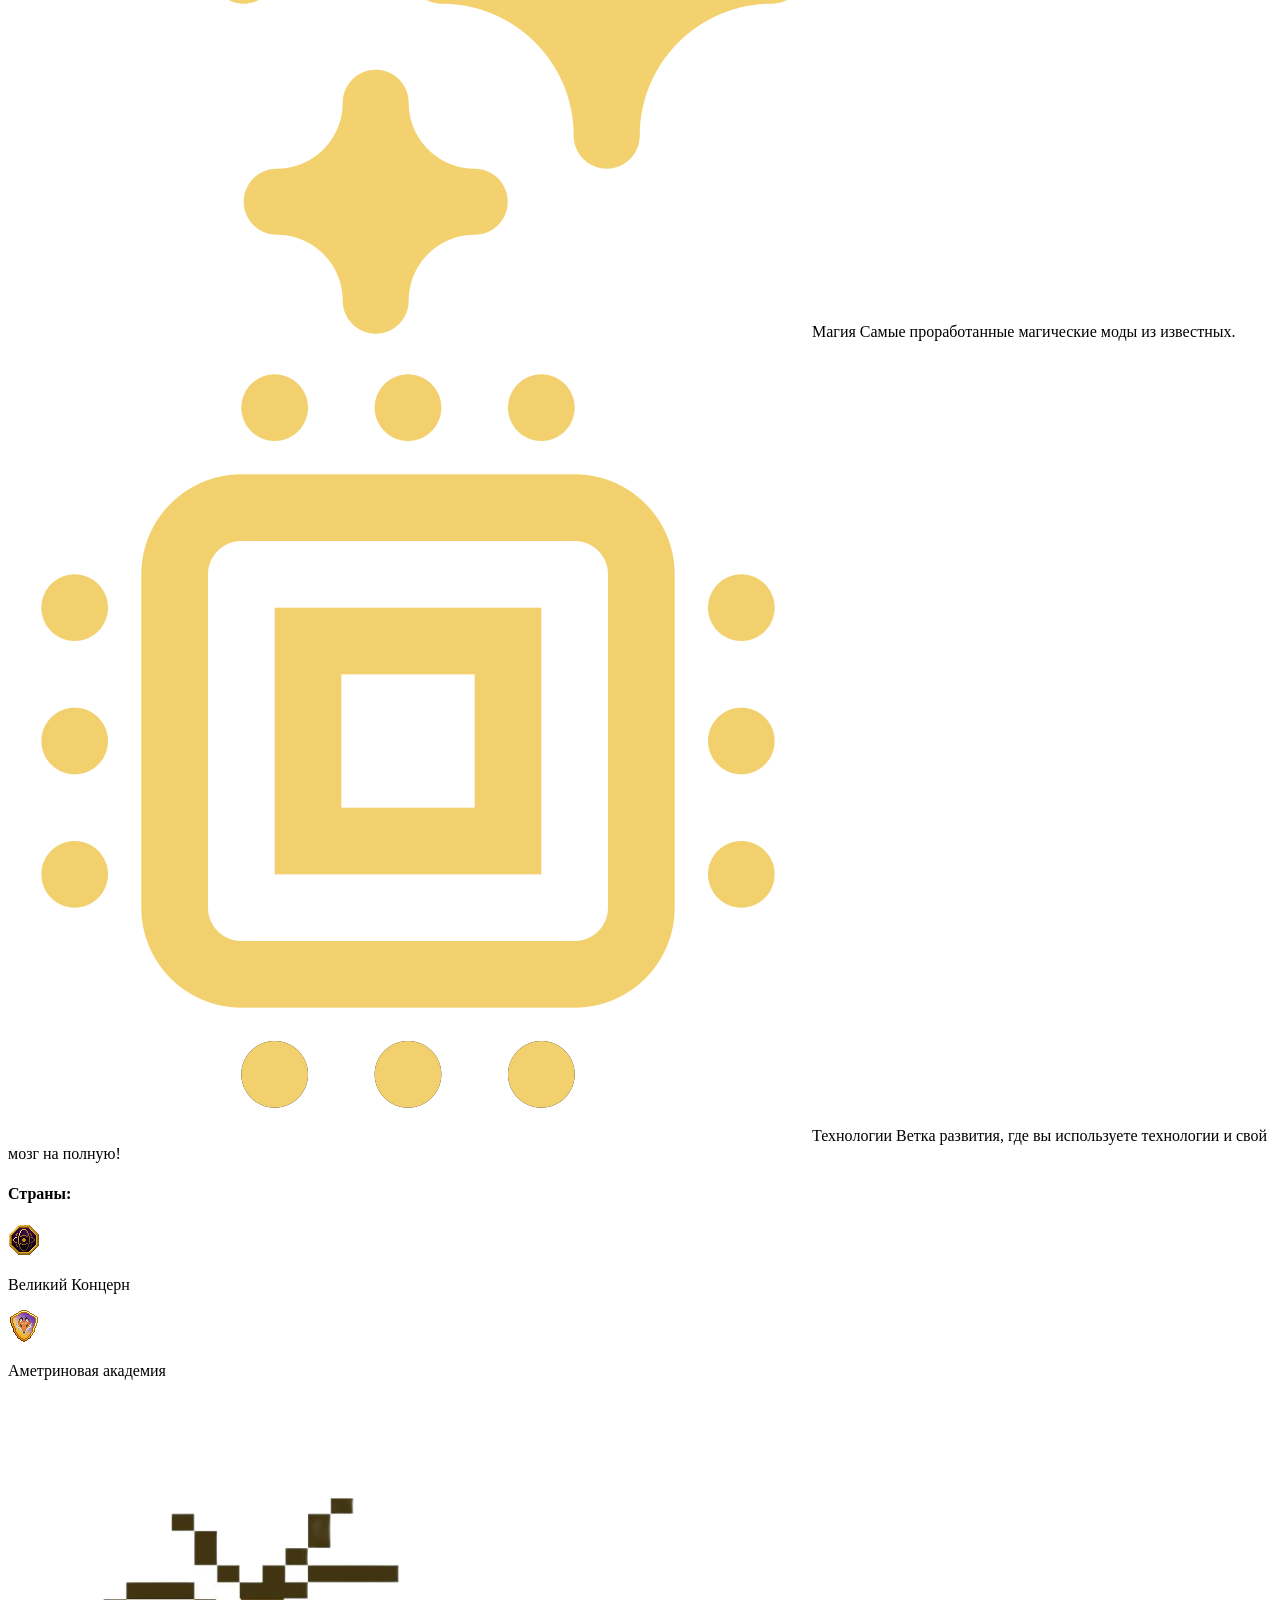
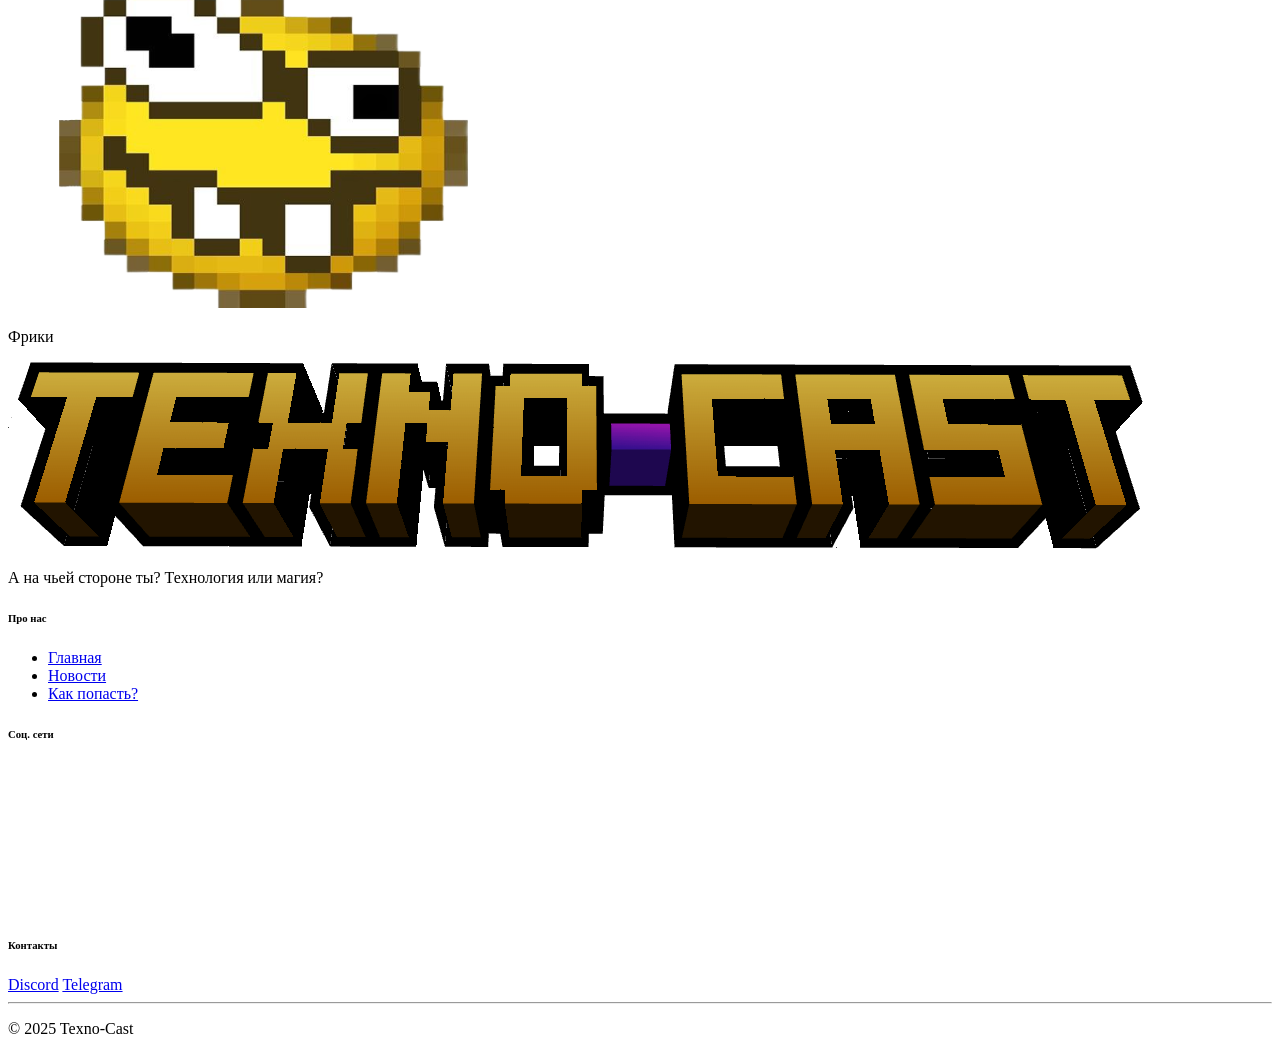
==== commit a762985d: "Update index.html" ====
--- a/index.html
+++ b/index.html
@@ -15,7 +15,7 @@
             <ul>
                 <li class="active"><a href="/">Главная</a></li>
                 <li><a href="news.html">Новости</a></li>
-                <!--<li><a href="#">Карта</a></li>-->
+                <li><a href="http://ip-213-152-43-2.joinserver.xyz:25894">Карта</a></li>
                 <li class="btn"><a href="contacts.html">Попасть на сервер</a></li>
             </ul>
         </nav>
@@ -28,7 +28,7 @@
         </div>
         <img src="img/texno-cast.png" alt="">
         <a href="https://youtu.be/N-9nM0YVyS4?si=rk_gV7z8GZXQVxLJ" class="trailer">
-            <video src="img/demon.mp4" width="100%" autoplay muted></video>
+            <video src="img/demon.mp4" width="100%" autoplay muted loop playsinline></video>
         </a>
         <a href="contacts.html" class="how">Как попасть?</a>
     </div>
@@ -125,3 +125,5 @@
 
 
 
+
+
